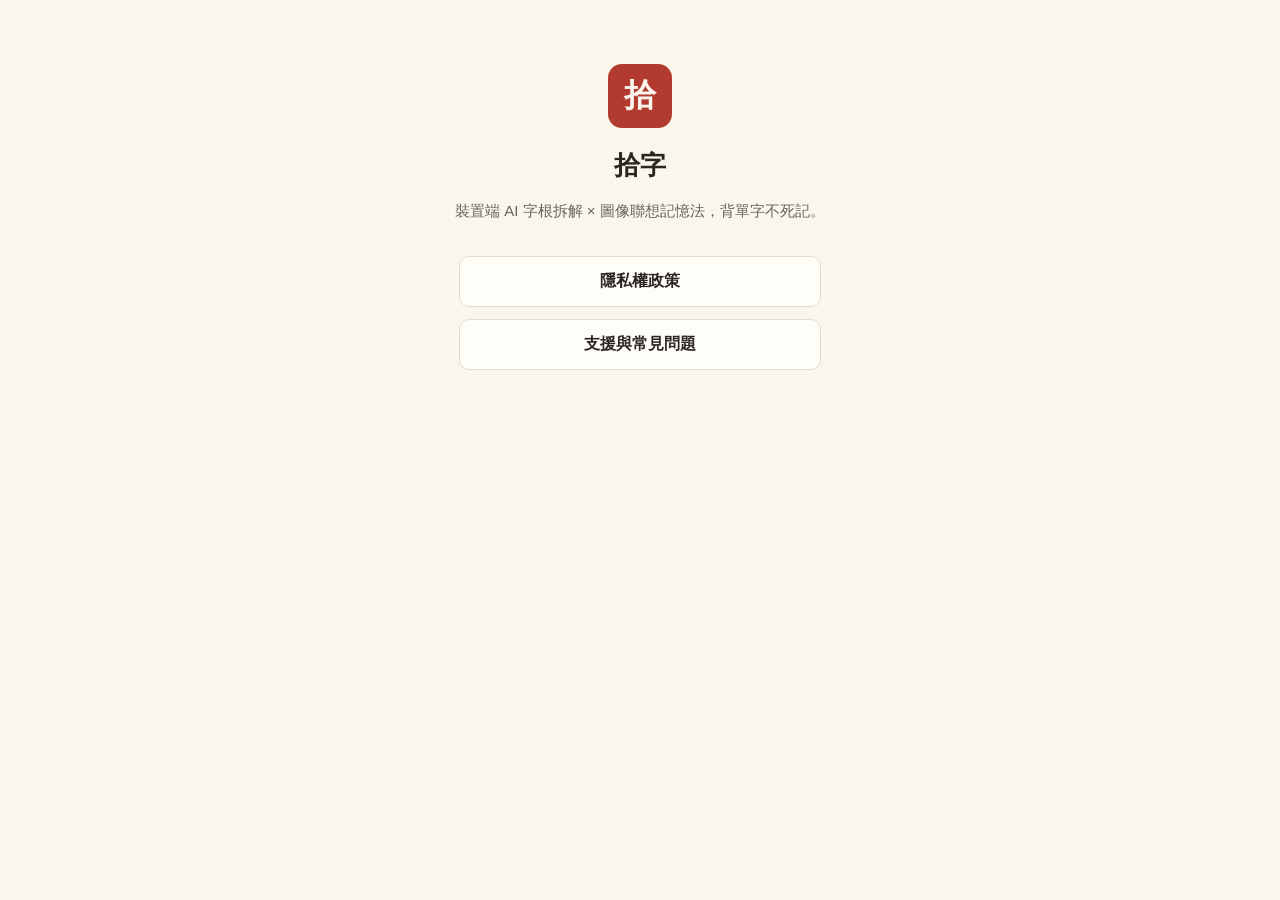
==== index.html @ 0f0e8593 "新增拾字隱私權政策與支援頁面" ====
<!doctype html>
<html lang="zh-Hant">
<head>
<meta charset="utf-8">
<meta name="viewport" content="width=device-width, initial-scale=1">
<title>拾字</title>
<style>
  :root { color-scheme: light; }
  body { margin:0; padding:0; font-family:-apple-system,"PingFang TC",sans-serif; background:#faf6ed; color:#2b2620; }
  main { max-width:560px; margin:0 auto; padding:64px 24px; text-align:center; }
  .seal { width:64px; height:64px; border-radius:14px; background:#b23a2e; color:#faf6ed; display:inline-flex; align-items:center; justify-content:center; font-size:32px; font-weight:700; margin-bottom:20px; }
  h1 { font-size:26px; margin:0 0 8px; }
  p { color:#6b6459; font-size:15px; line-height:1.7; }
  .links { margin-top:32px; display:flex; flex-direction:column; gap:12px; align-items:center; }
  a.card { display:block; width:100%; max-width:320px; padding:14px 20px; background:#fffdf8; border:1px solid #e4ddce; border-radius:10px; color:#2b2620; text-decoration:none; font-weight:600; }
  a.card:hover { border-color:#b23a2e; }
</style>
</head>
<body>
<main>
  <div class="seal">拾</div>
  <h1>拾字</h1>
  <p>裝置端 AI 字根拆解 × 圖像聯想記憶法，背單字不死記。</p>
  <div class="links">
    <a class="card" href="privacy.html">隱私權政策</a>
    <a class="card" href="support.html">支援與常見問題</a>
  </div>
</main>
</body>
</html>
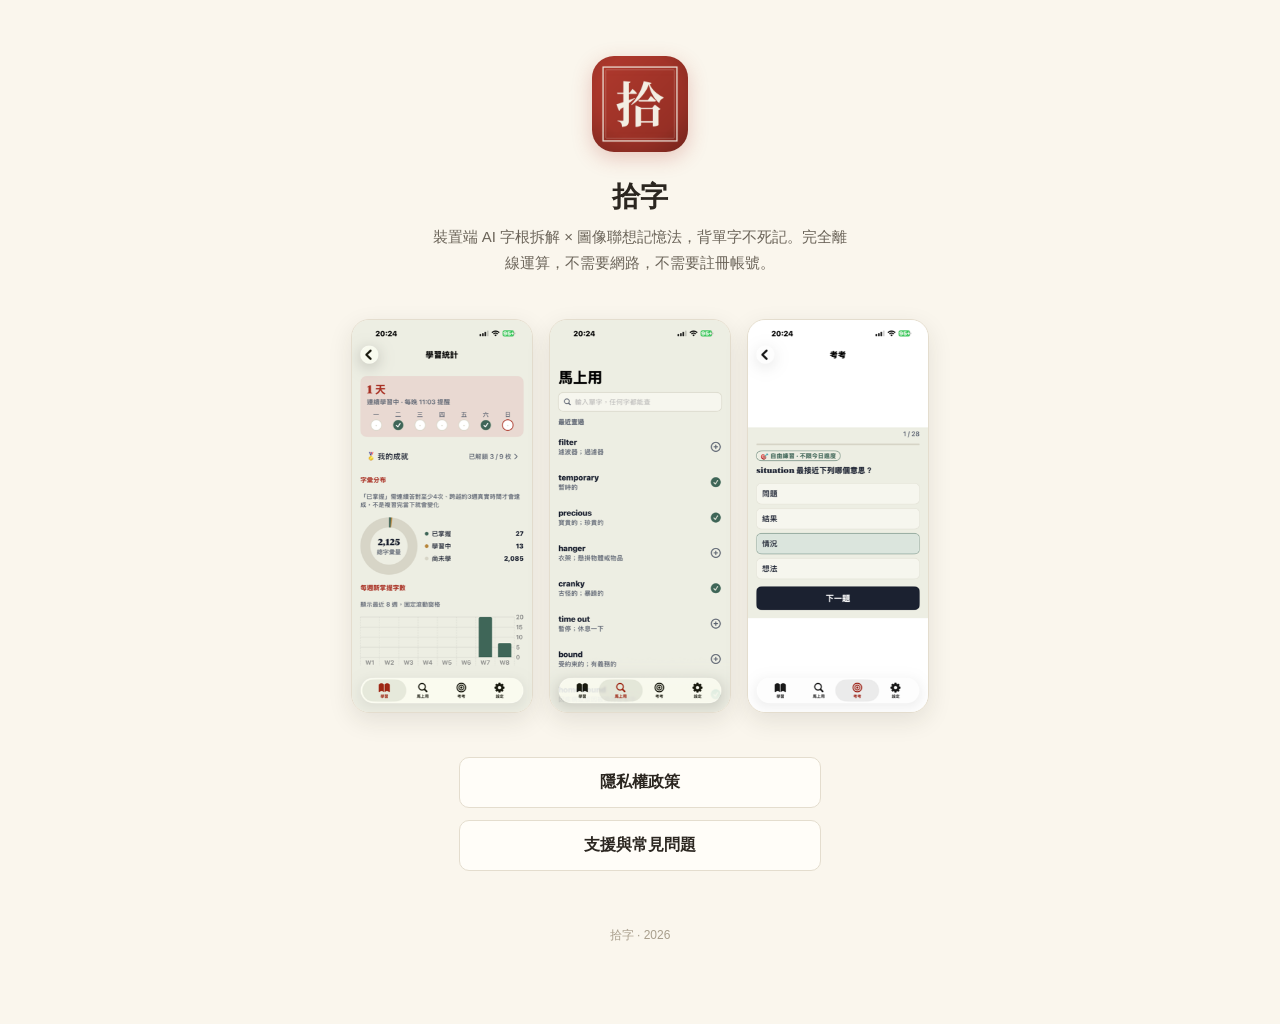
==== commit acaaff8a: "加入App圖示與精選截圖，改善頁面視覺；移除shirtless bug截圖" ====
--- a/index.html
+++ b/index.html
@@ -4,27 +4,40 @@
 <meta charset="utf-8">
 <meta name="viewport" content="width=device-width, initial-scale=1">
 <title>拾字</title>
+<link rel="icon" href="assets/app-icon.png">
 <style>
   :root { color-scheme: light; }
   body { margin:0; padding:0; font-family:-apple-system,"PingFang TC",sans-serif; background:#faf6ed; color:#2b2620; }
-  main { max-width:560px; margin:0 auto; padding:64px 24px; text-align:center; }
-  .seal { width:64px; height:64px; border-radius:14px; background:#b23a2e; color:#faf6ed; display:inline-flex; align-items:center; justify-content:center; font-size:32px; font-weight:700; margin-bottom:20px; }
-  h1 { font-size:26px; margin:0 0 8px; }
-  p { color:#6b6459; font-size:15px; line-height:1.7; }
-  .links { margin-top:32px; display:flex; flex-direction:column; gap:12px; align-items:center; }
+  main { max-width:720px; margin:0 auto; padding:56px 24px 80px; text-align:center; }
+  .icon { width:96px; height:96px; border-radius:22px; box-shadow:0 6px 20px rgba(178,58,46,0.25); margin-bottom:22px; }
+  h1 { font-size:28px; margin:0 0 8px; }
+  .tagline { color:#6b6459; font-size:15px; line-height:1.7; max-width:420px; margin:0 auto; }
+  .shots { display:flex; gap:16px; justify-content:center; flex-wrap:wrap; margin:44px 0 8px; }
+  .shots img { width:180px; border-radius:18px; border:1px solid #e4ddce; box-shadow:0 8px 24px rgba(43,38,32,0.10); }
+  .links { margin-top:44px; display:flex; flex-direction:column; gap:12px; align-items:center; }
   a.card { display:block; width:100%; max-width:320px; padding:14px 20px; background:#fffdf8; border:1px solid #e4ddce; border-radius:10px; color:#2b2620; text-decoration:none; font-weight:600; }
   a.card:hover { border-color:#b23a2e; }
+  footer { color:#a89e8c; font-size:12px; margin-top:56px; }
 </style>
 </head>
 <body>
 <main>
-  <div class="seal">拾</div>
+  <img class="icon" src="assets/app-icon.png" alt="拾字 App 圖示">
   <h1>拾字</h1>
-  <p>裝置端 AI 字根拆解 × 圖像聯想記憶法，背單字不死記。</p>
+  <p class="tagline">裝置端 AI 字根拆解 × 圖像聯想記憶法，背單字不死記。完全離線運算，不需要網路，不需要註冊帳號。</p>
+
+  <div class="shots">
+    <img src="assets/shot-stats.png" alt="學習統計畫面：連續打卡、成就徽章、字彙分布圖表">
+    <img src="assets/shot-quickuse.png" alt="馬上用畫面：搜尋任意單字並加入學習清單">
+    <img src="assets/shot-quiz.png" alt="考考測驗畫面：自由練習選擇題">
+  </div>
+
   <div class="links">
     <a class="card" href="privacy.html">隱私權政策</a>
     <a class="card" href="support.html">支援與常見問題</a>
   </div>
+
+  <footer>拾字 · 2026</footer>
 </main>
 </body>
 </html>
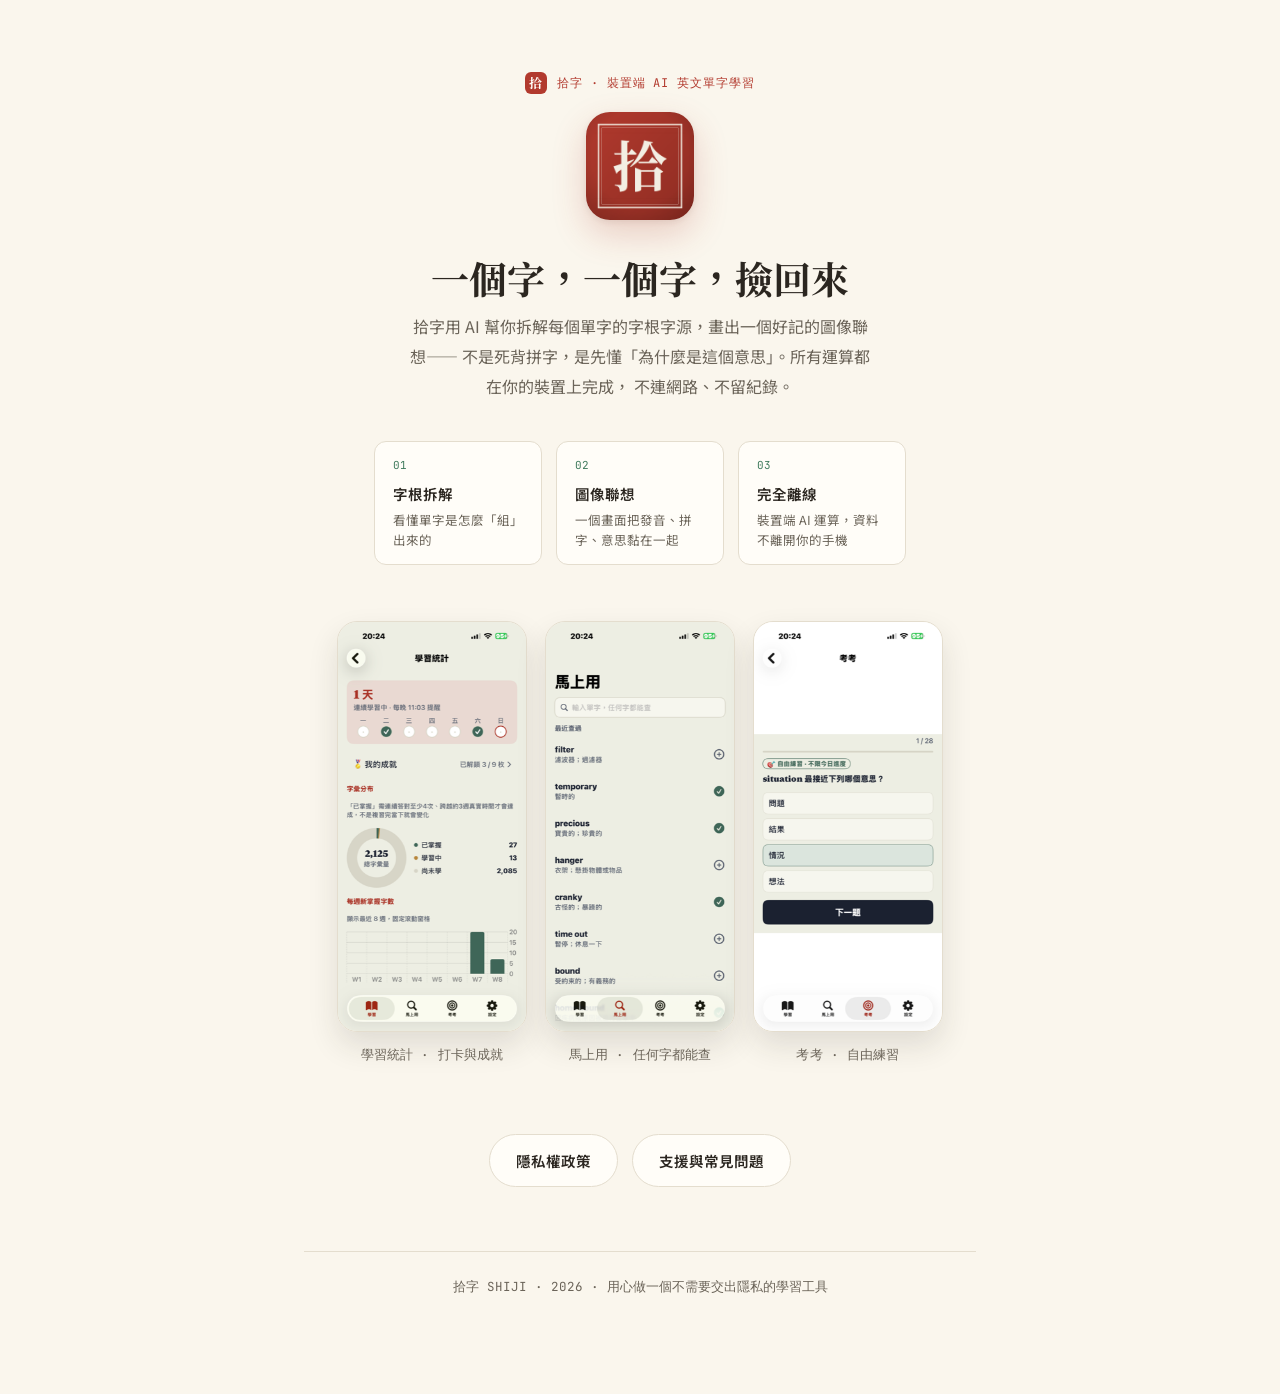
==== commit 998ed71c: "全面提升三頁視覺與文案質感：共用設計系統、印章紅/米紙色調、字體排印、溫暖但負責任的口吻" ====
--- a/index.html
+++ b/index.html
@@ -5,39 +5,109 @@
 <meta name="viewport" content="width=device-width, initial-scale=1">
 <title>拾字</title>
 <link rel="icon" href="assets/app-icon.png">
+<link rel="preconnect" href="https://fonts.gstatic.com" crossorigin>
+<link href="https://fonts.googleapis.com/css2?family=Noto+Serif+TC:wght@600;700&family=Noto+Sans+TC:wght@400;500;600&family=JetBrains+Mono:wght@400;500&display=swap" rel="stylesheet">
+<link rel="stylesheet" href="style.css">
 <style>
-  :root { color-scheme: light; }
-  body { margin:0; padding:0; font-family:-apple-system,"PingFang TC",sans-serif; background:#faf6ed; color:#2b2620; }
-  main { max-width:720px; margin:0 auto; padding:56px 24px 80px; text-align:center; }
-  .icon { width:96px; height:96px; border-radius:22px; box-shadow:0 6px 20px rgba(178,58,46,0.25); margin-bottom:22px; }
-  h1 { font-size:28px; margin:0 0 8px; }
-  .tagline { color:#6b6459; font-size:15px; line-height:1.7; max-width:420px; margin:0 auto; }
-  .shots { display:flex; gap:16px; justify-content:center; flex-wrap:wrap; margin:44px 0 8px; }
-  .shots img { width:180px; border-radius:18px; border:1px solid #e4ddce; box-shadow:0 8px 24px rgba(43,38,32,0.10); }
-  .links { margin-top:44px; display:flex; flex-direction:column; gap:12px; align-items:center; }
-  a.card { display:block; width:100%; max-width:320px; padding:14px 20px; background:#fffdf8; border:1px solid #e4ddce; border-radius:10px; color:#2b2620; text-decoration:none; font-weight:600; }
-  a.card:hover { border-color:#b23a2e; }
-  footer { color:#a89e8c; font-size:12px; margin-top:56px; }
+  main { text-align: center; padding-top: 72px; }
+  .eyebrow { justify-content: center; }
+  .icon {
+    width: 108px; height: 108px; border-radius: 24px;
+    box-shadow: 0 14px 34px rgba(178,58,46,0.22), 0 2px 6px rgba(43,38,32,0.08);
+    margin: 4px 0 26px;
+  }
+  h1 { font-size: 38px; }
+  .tagline {
+    color: var(--ink-soft); font-size: 16px; line-height: 1.85;
+    max-width: 460px; margin: 0 auto;
+  }
+  .pillars {
+    display: flex; justify-content: center; gap: 14px; flex-wrap: wrap;
+    margin: 40px 0 8px;
+  }
+  .pillar {
+    background: var(--paper-card); border: 1px solid var(--line); border-radius: 12px;
+    padding: 14px 18px; width: 168px; text-align: left;
+  }
+  .pillar .mark {
+    font-family: "JetBrains Mono", monospace; font-size: 11px; color: var(--jade);
+    letter-spacing: .04em; text-transform: uppercase; margin-bottom: 6px; display:block;
+  }
+  .pillar .t { font-weight: 600; font-size: 14.5px; margin-bottom: 3px; }
+  .pillar .d { font-size: 12.5px; color: var(--ink-soft); line-height: 1.6; }
+
+  .shots { display: flex; gap: 18px; justify-content: center; flex-wrap: wrap; margin: 56px 0 6px; }
+  .shot { width: 190px; }
+  .shot img {
+    width: 100%; border-radius: 20px; border: 1px solid var(--line);
+    box-shadow: 0 14px 30px rgba(43,38,32,0.12);
+    display: block;
+  }
+  .shot .cap {
+    margin-top: 12px; font-size: 12.5px; color: var(--ink-soft);
+    font-family: "JetBrains Mono", monospace; letter-spacing: .01em;
+  }
+
+  .links { margin-top: 68px; display: flex; justify-content: center; gap: 14px; flex-wrap: wrap; }
+  a.card-link {
+    display: inline-flex; align-items: center; gap: 8px;
+    padding: 13px 26px; background: var(--paper-card); border: 1px solid var(--line);
+    border-radius: 100px; color: var(--ink); text-decoration: none; font-weight: 600; font-size: 14.5px;
+    transition: border-color .15s, transform .15s;
+  }
+  a.card-link:hover { border-color: var(--stamp); transform: translateY(-1px); }
 </style>
 </head>
 <body>
 <main>
+  <div class="eyebrow">拾字 · 裝置端 AI 英文單字學習</div>
   <img class="icon" src="assets/app-icon.png" alt="拾字 App 圖示">
-  <h1>拾字</h1>
-  <p class="tagline">裝置端 AI 字根拆解 × 圖像聯想記憶法，背單字不死記。完全離線運算，不需要網路，不需要註冊帳號。</p>
+  <h1>一個字，一個字，撿回來</h1>
+  <p class="tagline">
+    拾字用 AI 幫你拆解每個單字的字根字源，畫出一個好記的圖像聯想——
+    不是死背拼字，是先懂「為什麼是這個意思」。所有運算都在你的裝置上完成，
+    不連網路、不留紀錄。
+  </p>
+
+  <div class="pillars">
+    <div class="pillar">
+      <span class="mark">01</span>
+      <div class="t">字根拆解</div>
+      <div class="d">看懂單字是怎麼「組」出來的</div>
+    </div>
+    <div class="pillar">
+      <span class="mark">02</span>
+      <div class="t">圖像聯想</div>
+      <div class="d">一個畫面把發音、拼字、意思黏在一起</div>
+    </div>
+    <div class="pillar">
+      <span class="mark">03</span>
+      <div class="t">完全離線</div>
+      <div class="d">裝置端 AI 運算，資料不離開你的手機</div>
+    </div>
+  </div>
 
   <div class="shots">
-    <img src="assets/shot-stats.png" alt="學習統計畫面：連續打卡、成就徽章、字彙分布圖表">
-    <img src="assets/shot-quickuse.png" alt="馬上用畫面：搜尋任意單字並加入學習清單">
-    <img src="assets/shot-quiz.png" alt="考考測驗畫面：自由練習選擇題">
+    <div class="shot">
+      <img src="assets/shot-stats.png" alt="學習統計畫面：連續打卡、成就徽章、字彙分布圖表">
+      <div class="cap">學習統計 · 打卡與成就</div>
+    </div>
+    <div class="shot">
+      <img src="assets/shot-quickuse.png" alt="馬上用畫面：搜尋任意單字並加入學習清單">
+      <div class="cap">馬上用 · 任何字都能查</div>
+    </div>
+    <div class="shot">
+      <img src="assets/shot-quiz.png" alt="考考測驗畫面：自由練習選擇題">
+      <div class="cap">考考 · 自由練習</div>
+    </div>
   </div>
 
   <div class="links">
-    <a class="card" href="privacy.html">隱私權政策</a>
-    <a class="card" href="support.html">支援與常見問題</a>
+    <a class="card-link" href="privacy.html">隱私權政策</a>
+    <a class="card-link" href="support.html">支援與常見問題</a>
   </div>
 
-  <footer>拾字 · 2026</footer>
+  <footer class="page-footer">拾字 SHIJI · 2026 · 用心做一個不需要交出隱私的學習工具</footer>
 </main>
 </body>
 </html>
--- a/style.css
+++ b/style.css
@@ -0,0 +1,164 @@
+:root {
+  --paper: #faf6ed;
+  --paper-card: #fffdf8;
+  --ink: #2b2620;
+  --ink-soft: #6b6459;
+  --line: #e4ddce;
+  --stamp: #b23a2e;
+  --stamp-soft: #f3ddd8;
+  --jade: #3f7a5c;
+  --jade-soft: #dfece3;
+  --amber: #a8722f;
+  --amber-soft: #f1e2cc;
+}
+
+* { box-sizing: border-box; }
+
+html { background: var(--paper); }
+
+body {
+  margin: 0;
+  background: var(--paper);
+  color: var(--ink);
+  font-family: "Noto Sans TC", -apple-system, "PingFang TC", sans-serif;
+  line-height: 1.75;
+  -webkit-font-smoothing: antialiased;
+}
+
+main { max-width: 720px; margin: 0 auto; padding: 64px 24px 96px; }
+
+.eyebrow {
+  font-family: "JetBrains Mono", monospace;
+  font-size: 12px;
+  letter-spacing: 0.08em;
+  text-transform: uppercase;
+  color: var(--stamp);
+  display: flex;
+  align-items: center;
+  gap: 10px;
+  margin-bottom: 14px;
+}
+.eyebrow::before {
+  content: "拾";
+  font-family: "Noto Serif TC", serif;
+  font-weight: 700;
+  background: var(--stamp);
+  color: var(--paper-card);
+  width: 22px;
+  height: 22px;
+  border-radius: 6px;
+  display: inline-flex;
+  align-items: center;
+  justify-content: center;
+  font-size: 13px;
+  letter-spacing: 0;
+}
+
+h1 {
+  font-family: "Noto Serif TC", serif;
+  font-weight: 700;
+  font-size: 34px;
+  line-height: 1.3;
+  margin: 0 0 10px;
+  text-wrap: balance;
+}
+
+h2 {
+  font-family: "Noto Serif TC", serif;
+  font-weight: 600;
+  font-size: 20px;
+  margin: 48px 0 4px;
+  padding-bottom: 12px;
+  border-bottom: 1px solid var(--line);
+  display: flex;
+  align-items: baseline;
+  gap: 10px;
+}
+h2 .no {
+  font-family: "JetBrains Mono", monospace;
+  font-size: 12px;
+  color: var(--stamp);
+  font-weight: 500;
+}
+
+p { margin: 12px 0; max-width: 66ch; }
+p.lead { color: var(--ink-soft); font-size: 15.5px; }
+
+a { color: var(--stamp); }
+
+.back {
+  display: inline-flex;
+  align-items: center;
+  gap: 9px;
+  margin-bottom: 40px;
+  font-size: 13.5px;
+  color: var(--ink-soft);
+  text-decoration: none;
+  font-family: "JetBrains Mono", monospace;
+  letter-spacing: 0.02em;
+}
+.back img { width: 26px; height: 26px; border-radius: 7px; }
+.back:hover { color: var(--stamp); }
+
+.updated {
+  font-family: "JetBrains Mono", monospace;
+  color: var(--ink-soft);
+  font-size: 12.5px;
+  margin-bottom: 8px;
+}
+
+.card {
+  background: var(--paper-card);
+  border: 1px solid var(--line);
+  border-radius: 14px;
+  padding: 18px 22px;
+}
+
+.contact-card {
+  background: var(--jade-soft);
+  border: 1px solid var(--jade);
+  border-radius: 14px;
+  padding: 20px 24px;
+  margin: 18px 0 8px;
+}
+.contact-card a { color: var(--jade); font-weight: 600; font-size: 17px; }
+.contact-card .label { color: var(--ink-soft); font-size: 13.5px; margin-bottom: 4px; }
+
+.faq {
+  background: var(--paper-card);
+  border: 1px solid var(--line);
+  border-radius: 14px;
+  padding: 18px 22px;
+  margin-bottom: 14px;
+}
+.faq .q {
+  font-weight: 700;
+  font-size: 15.5px;
+  display: flex;
+  gap: 10px;
+  margin-bottom: 6px;
+}
+.faq .q::before {
+  content: "Q";
+  font-family: "JetBrains Mono", monospace;
+  color: var(--amber);
+  background: var(--amber-soft);
+  width: 22px;
+  height: 22px;
+  border-radius: 6px;
+  display: inline-flex;
+  align-items: center;
+  justify-content: center;
+  font-size: 12.5px;
+  flex-shrink: 0;
+}
+.faq .a { color: var(--ink-soft); font-size: 14.5px; padding-left: 32px; }
+
+footer.page-footer {
+  margin-top: 64px;
+  padding-top: 24px;
+  border-top: 1px solid var(--line);
+  color: var(--ink-soft);
+  font-size: 12.5px;
+  font-family: "JetBrains Mono", monospace;
+}
